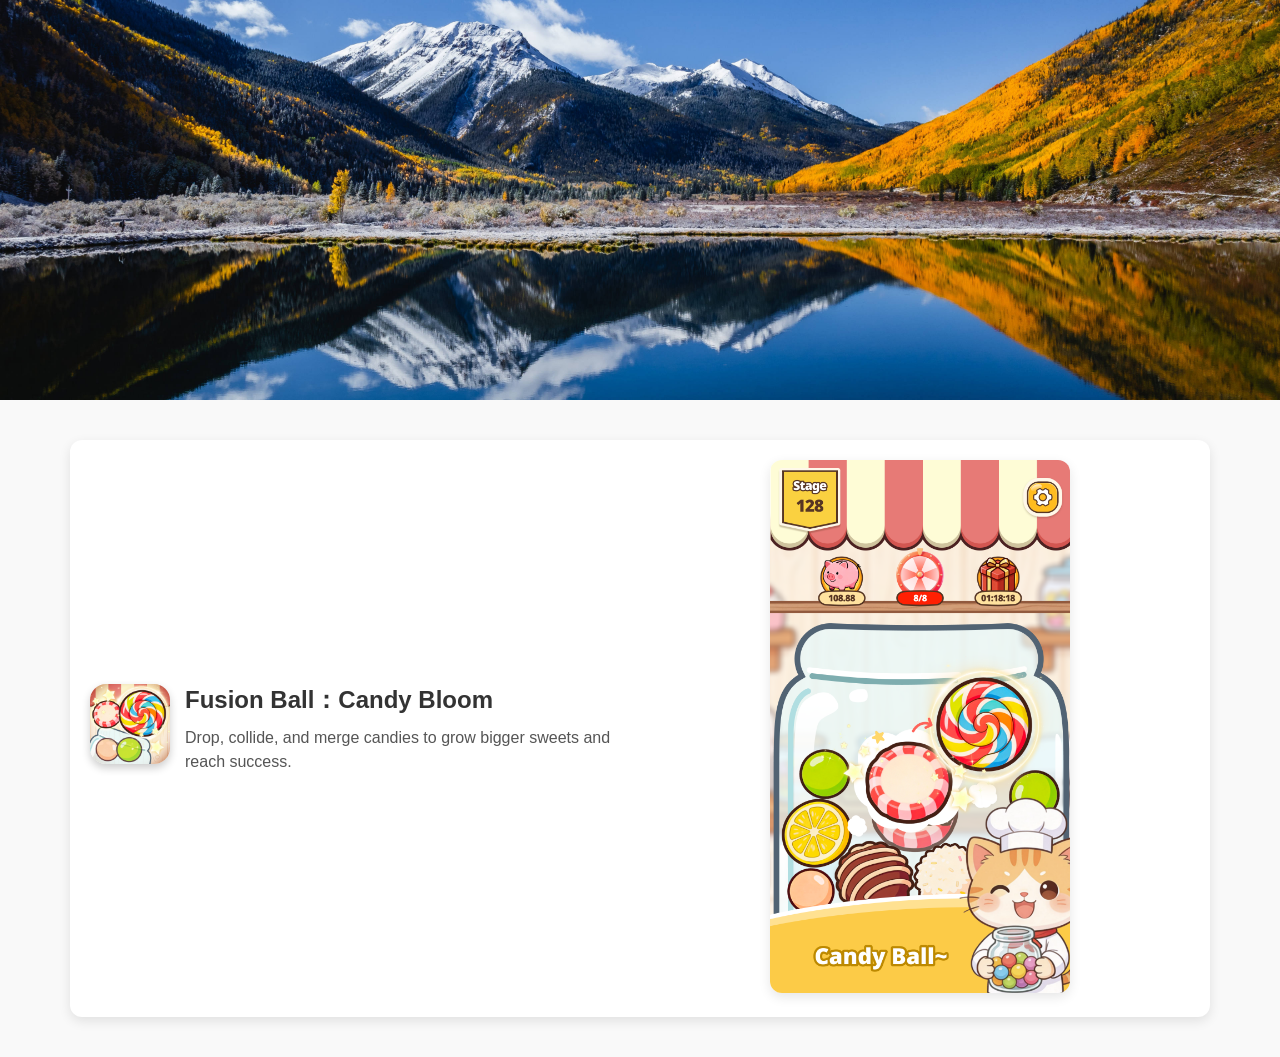
==== index.html @ cbdfbe84 "增加网站" ====
<!DOCTYPE html>
<html lang="zh-CN">
<head>
  <meta charset="UTF-8">
  <meta name="google-site-verification" content="7I29jCAnSsV0K-Er_10MD7PTQ8dsUyvGEMwiSNfvNeI" />
  <meta name="viewport" content="width=device-width, initial-scale=1.0">
  <style>
    body {
      margin: 0;
      padding: 0;
      font-family: Arial, sans-serif;
      background: #f9f9f9;
      color: #333;
    }

    /* 顶部宣传图 */
    .promo-banner {
      width: 100%;
      height: auto;
      max-height: 400px;
      object-fit: cover;
      display: block;
    }

    /* App 信息容器 */
    .app-section {
      max-width: 1100px;
      margin: 40px auto;
      padding: 20px;
      display: flex;
      align-items: center;
      gap: 20px;
      background: white;
      border-radius: 12px;
      box-shadow: 0 4px 12px rgba(0,0,0,0.1);
    }

    /* 左侧文字部分 */
    .app-info {
      flex: 1;
      display: flex;
      align-items: flex-start;
      gap: 15px;
    }

    .app-icon {
      width: 80px;
      height: 80px;
      border-radius: 16px;
      box-shadow: 0 4px 8px rgba(0,0,0,0.2);
      flex-shrink: 0;
    }

    .app-text h2 {
      margin: 0 0 10px;
      font-size: 1.5rem;
    }

    .app-text p {
      margin: 0;
      font-size: 1rem;
      color: #555;
      line-height: 1.5;
    }

    /* 右侧宣传图 */
    .app-promo {
      flex: 1;
      text-align: center;
    }

    .app-promo img {
      width: 300px;   /* 固定宽度 */
      max-width: 100%; /* 不超过容器 */
      height: auto;
      border-radius: 12px;
      box-shadow: 0 4px 12px rgba(0,0,0,0.1);
    }

    /* 手机端优化 */
    @media (max-width: 768px) {
      .app-section {
        flex-direction: column;
        text-align: center;
      }
      .app-info {
        justify-content: center;
      }
      .app-text h2 {
        font-size: 1.2rem;
      }
      .app-text p {
        font-size: 0.95rem;
      }
      .app-promo img {
        width: 100%; /* 手机端铺满 */
      }
    }
  </style>
</head>
<body>

  <!-- 顶部宣传图 -->
  <img src="images/pic.jpg" alt="宣传图" class="promo-banner">

  <!-- App 1 -->
  <div class="app-section">
    <div class="app-info">
      <img src="images/logo.png" alt="App1图标" class="app-icon">
      <div class="app-text">
        <h2>Fusion Ball：Candy Bloom</h2>
        <p>Drop, collide, and merge candies to grow bigger sweets and reach success.</p>
      </div>
    </div>
    <div class="app-promo">
      <img src="images/info.png" alt="App1宣传图">
    </div>
  </div>

</body>
</html>
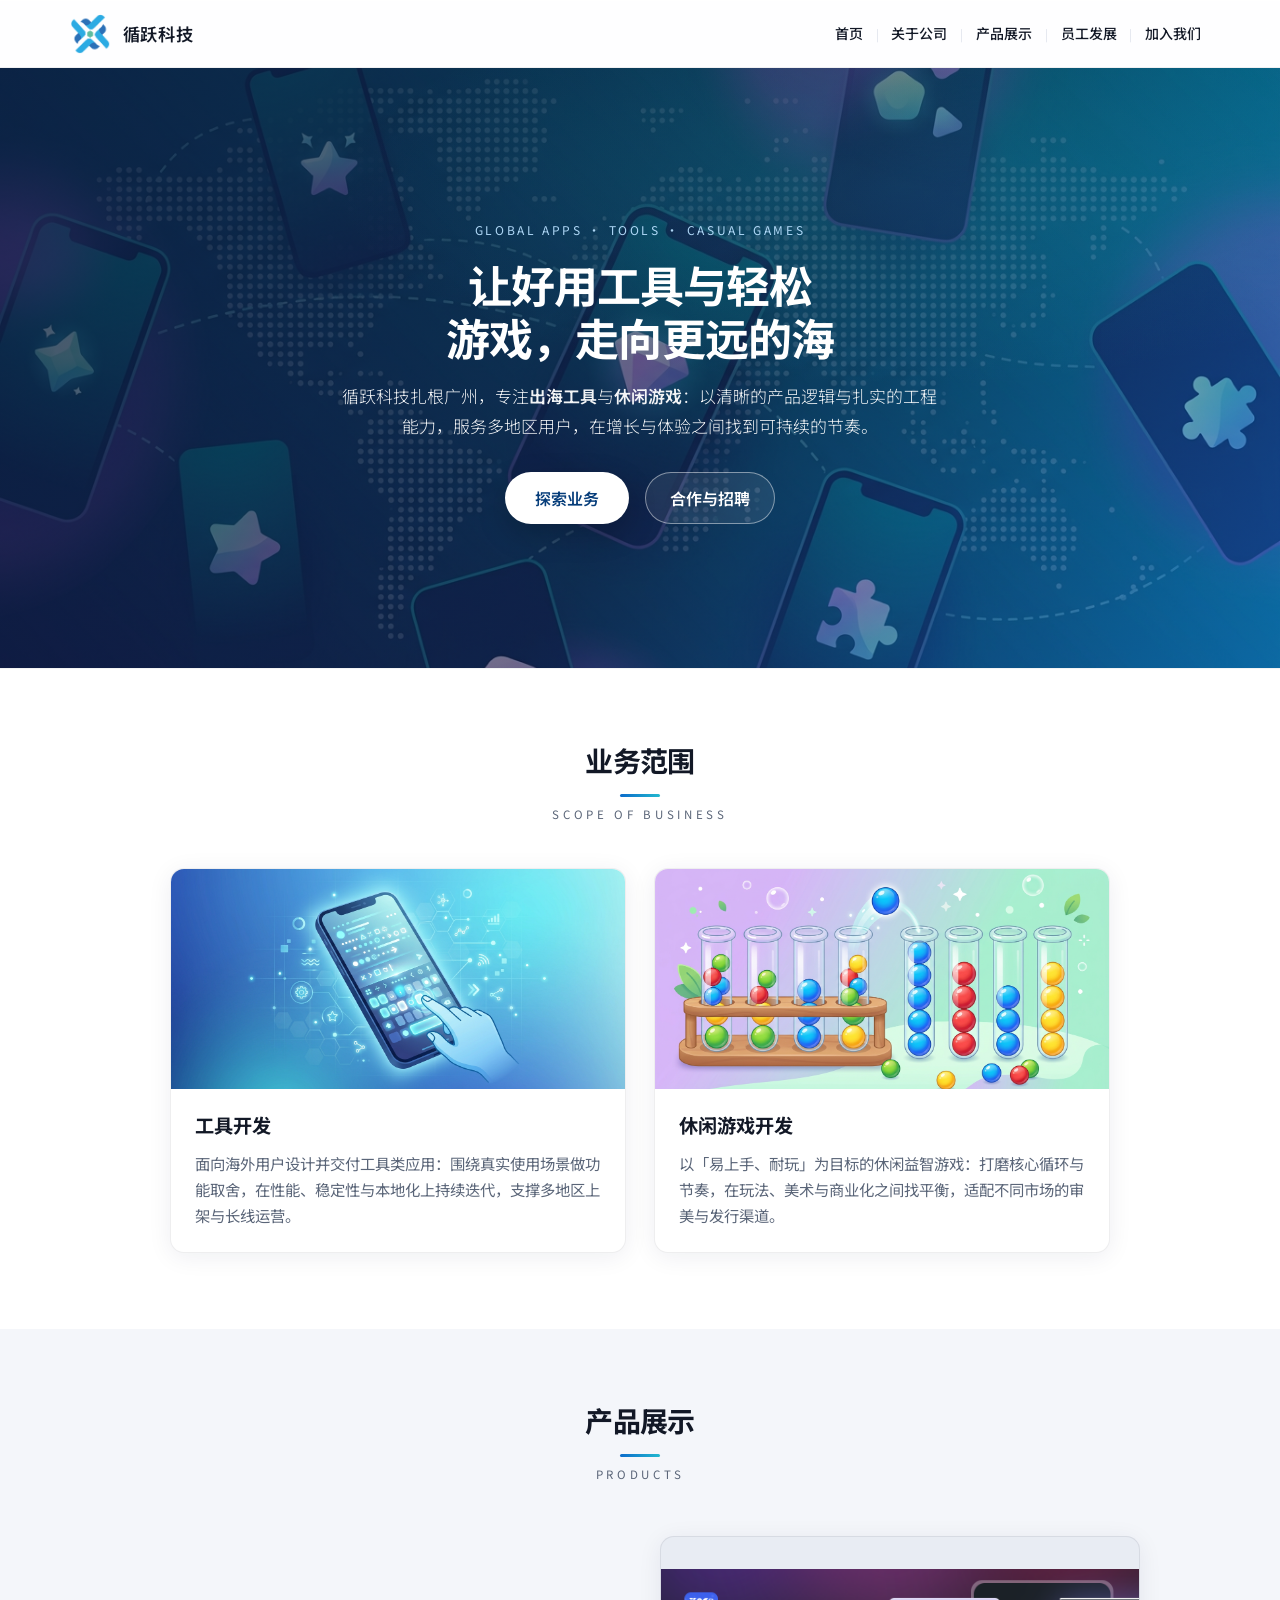
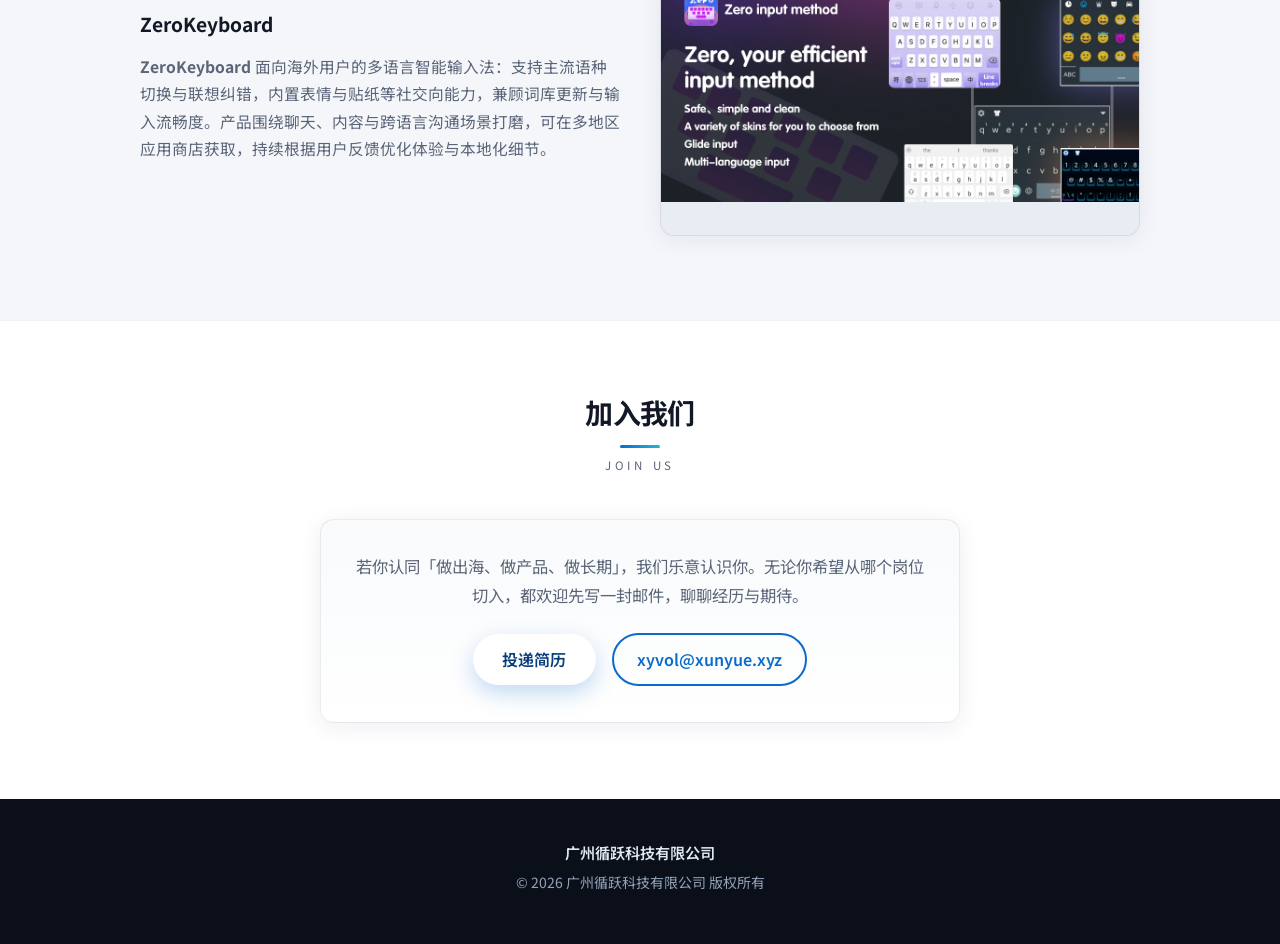
==== commit 0092a2be: "增加网站" ====
--- a/index.html
+++ b/index.html
@@ -1,121 +1,124 @@
 <!DOCTYPE html>
 <html lang="zh-CN">
 <head>
-  <meta charset="UTF-8">
-  <meta name="google-site-verification" content="7I29jCAnSsV0K-Er_10MD7PTQ8dsUyvGEMwiSNfvNeI" />
-  <meta name="viewport" content="width=device-width, initial-scale=1.0">
-  <style>
-    body {
-      margin: 0;
-      padding: 0;
-      font-family: Arial, sans-serif;
-      background: #f9f9f9;
-      color: #333;
-    }
-
-    /* 顶部宣传图 */
-    .promo-banner {
-      width: 100%;
-      height: auto;
-      max-height: 400px;
-      object-fit: cover;
-      display: block;
-    }
-
-    /* App 信息容器 */
-    .app-section {
-      max-width: 1100px;
-      margin: 40px auto;
-      padding: 20px;
-      display: flex;
-      align-items: center;
-      gap: 20px;
-      background: white;
-      border-radius: 12px;
-      box-shadow: 0 4px 12px rgba(0,0,0,0.1);
-    }
-
-    /* 左侧文字部分 */
-    .app-info {
-      flex: 1;
-      display: flex;
-      align-items: flex-start;
-      gap: 15px;
-    }
-
-    .app-icon {
-      width: 80px;
-      height: 80px;
-      border-radius: 16px;
-      box-shadow: 0 4px 8px rgba(0,0,0,0.2);
-      flex-shrink: 0;
-    }
-
-    .app-text h2 {
-      margin: 0 0 10px;
-      font-size: 1.5rem;
-    }
-
-    .app-text p {
-      margin: 0;
-      font-size: 1rem;
-      color: #555;
-      line-height: 1.5;
-    }
-
-    /* 右侧宣传图 */
-    .app-promo {
-      flex: 1;
-      text-align: center;
-    }
-
-    .app-promo img {
-      width: 300px;   /* 固定宽度 */
-      max-width: 100%; /* 不超过容器 */
-      height: auto;
-      border-radius: 12px;
-      box-shadow: 0 4px 12px rgba(0,0,0,0.1);
-    }
-
-    /* 手机端优化 */
-    @media (max-width: 768px) {
-      .app-section {
-        flex-direction: column;
-        text-align: center;
-      }
-      .app-info {
-        justify-content: center;
-      }
-      .app-text h2 {
-        font-size: 1.2rem;
-      }
-      .app-text p {
-        font-size: 0.95rem;
-      }
-      .app-promo img {
-        width: 100%; /* 手机端铺满 */
-      }
-    }
-  </style>
+  <meta charset="UTF-8" />
+  <meta name="viewport" content="width=device-width, initial-scale=1.0" />
+  <meta name="description" content="广州循跃科技有限公司，专注出海工具与休闲游戏，用产品连接全球用户。" />
+  <title>广州循跃科技有限公司 — 出海应用与游戏</title>
+  <link rel="preconnect" href="https://fonts.googleapis.com" />
+  <link rel="preconnect" href="https://fonts.gstatic.com" crossorigin />
+  <link href="https://fonts.googleapis.com/css2?family=Noto+Sans+SC:wght@300;400;500;600;700&display=swap" rel="stylesheet" />
+  <link rel="stylesheet" href="styles.css" />
 </head>
 <body>
+  <header class="site-header">
+    <div class="container header-inner">
+      <a href="index.html" class="logo" title="广州循跃科技有限公司">
+        <img src="images/logo.png" alt="" class="logo-img" />
+        <span class="logo-text">循跃科技</span>
+      </a>
+      <button type="button" class="nav-toggle" aria-label="打开菜单" aria-expanded="false">
+        <span></span><span></span><span></span>
+      </button>
+      <nav class="main-nav" aria-label="主导航">
+        <a href="#top">首页</a>
+        <span class="nav-sep">|</span>
+        <a href="about.html">关于公司</a>
+        <span class="nav-sep">|</span>
+        <a href="#products">产品展示</a>
+        <span class="nav-sep">|</span>
+        <a href="careers.html">员工发展</a>
+        <span class="nav-sep">|</span>
+        <a href="#join">加入我们</a>
+      </nav>
+    </div>
+  </header>
 
-  <!-- 顶部宣传图 -->
-  <img src="images/pic.jpg" alt="宣传图" class="promo-banner">
+  <main id="top">
+    <section class="hero">
+      <div class="hero-bg" role="img" aria-label="首屏背景示意配图"></div>
+      <div class="container hero-inner">
+        <div class="hero-content">
+          <p class="hero-tag">GLOBAL APPS · TOOLS · CASUAL GAMES</p>
+          <h1>让好用工具与轻松游戏，走向更远的海</h1>
+          <p class="hero-desc">循跃科技扎根广州，专注<strong>出海工具</strong>与<strong>休闲游戏</strong>：以清晰的产品逻辑与扎实的工程能力，服务多地区用户，在增长与体验之间找到可持续的节奏。</p>
+          <div class="hero-actions">
+            <a href="#scope" class="btn-primary">探索业务</a>
+            <a href="#join" class="btn-ghost">合作与招聘</a>
+          </div>
+        </div>
+      </div>
+    </section>
 
-  <!-- App 1 -->
-  <div class="app-section">
-    <div class="app-info">
-      <img src="images/logo.png" alt="App1图标" class="app-icon">
-      <div class="app-text">
-        <h2>Fusion Ball：Candy Bloom</h2>
-        <p>Drop, collide, and merge candies to grow bigger sweets and reach success.</p>
+    <section id="scope" class="section scope">
+      <div class="container">
+        <header class="section-head">
+          <h2>业务范围</h2>
+          <p class="section-en">SCOPE OF BUSINESS</p>
+        </header>
+        <div class="scope-grid scope-grid--two">
+          <article class="scope-card">
+            <div class="scope-card-visual">
+              <img src="images/scope/scope-tools.png" alt="工具开发：含 ZeroKeyboard 等应用示意" width="640" height="360" loading="lazy" />
+            </div>
+            <h3>工具开发</h3>
+            <p>面向海外用户设计并交付工具类应用：围绕真实使用场景做功能取舍，在性能、稳定性与本地化上持续迭代，支撑多地区上架与长线运营。</p>
+          </article>
+          <article class="scope-card">
+            <div class="scope-card-visual">
+              <img src="images/scope/scope-games.png" alt="休闲游戏开发：球排序类益智游戏示意" width="640" height="360" loading="lazy" />
+            </div>
+            <h3>休闲游戏开发</h3>
+            <p>以「易上手、耐玩」为目标的休闲益智游戏：打磨核心循环与节奏，在玩法、美术与商业化之间找平衡，适配不同市场的审美与发行渠道。</p>
+          </article>
+        </div>
       </div>
+    </section>
+
+    <section id="products" class="section section-products">
+      <div class="container">
+        <header class="section-head">
+          <h2>产品展示</h2>
+          <p class="section-en">PRODUCTS</p>
+        </header>
+        <div class="product-showcase-list">
+          <article class="product-showcase-block">
+            <div class="product-showcase-text">
+              <h3>ZeroKeyboard</h3>
+              <p><strong>ZeroKeyboard</strong> 面向海外用户的多语言智能输入法：支持主流语种切换与联想纠错，内置表情与贴纸等社交向能力，兼顾词库更新与输入流畅度。产品围绕聊天、内容与跨语言沟通场景打磨，可在多地区应用商店获取，持续根据用户反馈优化体验与本地化细节。</p>
+            </div>
+            <div class="product-showcase-media">
+              <img src="images/products/slide-01.png" alt="ZeroKeyboard 产品示意" loading="lazy" decoding="async" />
+            </div>
+          </article>
+        </div>
+      </div>
+    </section>
+
+    <section id="join" class="section section-join">
+      <div class="container narrow">
+        <header class="section-head">
+          <h2>加入我们</h2>
+          <p class="section-en">JOIN US</p>
+        </header>
+        <div class="join-panel">
+          <p class="join-lead">若你认同「做出海、做产品、做长期」，我们乐意认识你。无论你希望从哪个岗位切入，都欢迎先写一封邮件，聊聊经历与期待。</p>
+          <div class="join-actions">
+            <a href="mailto:xyvol@xunyue.xyz" class="btn-primary">投递简历</a>
+            <a href="mailto:xyvol@xunyue.xyz" class="btn-outline">xyvol@xunyue.xyz</a>
+          </div>
+        </div>
+      </div>
+    </section>
+  </main>
+
+  <footer class="site-footer">
+    <div class="container footer-inner">
+      <p class="footer-brand">广州循跃科技有限公司</p>
+      <p class="copyright">© <span id="year"></span> 广州循跃科技有限公司 版权所有</p>
     </div>
-    <div class="app-promo">
-      <img src="images/info.png" alt="App1宣传图">
-    </div>
-  </div>
+  </footer>
 
+  <script src="main.js"></script>
 </body>
 </html>
--- a/styles.css
+++ b/styles.css
@@ -0,0 +1,859 @@
+:root {
+  --color-bg: #f4f6fa;
+  --color-surface: #ffffff;
+  --color-text: #121826;
+  --color-muted: #5a6578;
+  --color-accent: #0b6bcb;
+  --color-accent-hover: #0958ad;
+  --color-accent-dark: #063d7a;
+  --color-accent-soft: rgba(11, 107, 203, 0.1);
+  --color-hero-overlay: rgba(8, 28, 58, 0.78);
+  --header-h: 68px;
+  --radius: 14px;
+  --radius-sm: 10px;
+  --shadow: 0 4px 24px rgba(15, 35, 71, 0.07);
+  --shadow-lg: 0 20px 50px rgba(15, 35, 71, 0.12);
+  --font: "Noto Sans SC", -apple-system, BlinkMacSystemFont, "Segoe UI", sans-serif;
+}
+
+*,
+*::before,
+*::after {
+  box-sizing: border-box;
+}
+
+html {
+  scroll-behavior: smooth;
+}
+
+body {
+  margin: 0;
+  font-family: var(--font);
+  font-size: 16px;
+  line-height: 1.65;
+  color: var(--color-text);
+  background: var(--color-bg);
+}
+
+a {
+  color: var(--color-accent);
+  text-decoration: none;
+}
+
+a:hover {
+  text-decoration: underline;
+}
+
+.container {
+  width: min(1140px, 100% - 40px);
+  margin-inline: auto;
+}
+
+.container.narrow {
+  width: min(640px, 100% - 40px);
+}
+
+#scope,
+#products,
+#join {
+  scroll-margin-top: calc(var(--header-h) + 20px);
+}
+
+/* Header */
+.site-header {
+  position: sticky;
+  top: 0;
+  z-index: 100;
+  height: var(--header-h);
+  background: rgba(255, 255, 255, 0.88);
+  backdrop-filter: blur(14px);
+  border-bottom: 1px solid rgba(18, 24, 38, 0.06);
+  box-shadow: 0 1px 0 rgba(255, 255, 255, 0.8) inset;
+}
+
+.header-inner {
+  height: var(--header-h);
+  display: flex;
+  align-items: center;
+  justify-content: space-between;
+  gap: 1rem;
+}
+
+.logo {
+  display: flex;
+  align-items: center;
+  gap: 12px;
+  color: var(--color-text);
+  font-weight: 600;
+  text-decoration: none;
+  flex-shrink: 0;
+  min-width: 0;
+}
+
+.logo:hover {
+  text-decoration: none;
+  color: var(--color-accent);
+}
+
+.logo-img {
+  height: 40px;
+  width: auto;
+  max-width: min(200px, 45vw);
+  display: block;
+  flex-shrink: 0;
+  object-fit: contain;
+}
+
+.logo-mark {
+  width: 38px;
+  height: 38px;
+  flex-shrink: 0;
+  border-radius: 11px;
+  background: linear-gradient(145deg, #0b6bcb 0%, #22b8cf 100%);
+  box-shadow: 0 6px 18px rgba(11, 107, 203, 0.35);
+}
+
+.logo-text {
+  font-size: 1.08rem;
+  letter-spacing: 0.04em;
+  white-space: nowrap;
+}
+
+.main-nav {
+  display: flex;
+  flex-wrap: wrap;
+  align-items: center;
+  justify-content: flex-end;
+  gap: 0.1rem 0.25rem;
+  font-size: 0.875rem;
+}
+
+.main-nav a {
+  color: var(--color-text);
+  padding: 0.4rem 0.55rem;
+  border-radius: 8px;
+  text-decoration: none;
+  font-weight: 500;
+}
+
+.main-nav a:hover {
+  color: var(--color-accent);
+  background: var(--color-accent-soft);
+  text-decoration: none;
+}
+
+.nav-sep {
+  color: #d1d8e4;
+  user-select: none;
+  font-weight: 300;
+  font-size: 0.75rem;
+}
+
+.nav-toggle {
+  display: none;
+  flex-direction: column;
+  justify-content: center;
+  gap: 5px;
+  width: 44px;
+  height: 44px;
+  padding: 0;
+  border: none;
+  background: transparent;
+  cursor: pointer;
+}
+
+.nav-toggle span {
+  display: block;
+  height: 2px;
+  width: 22px;
+  background: var(--color-text);
+  margin-inline: auto;
+  transition: transform 0.2s, opacity 0.2s;
+  border-radius: 1px;
+}
+
+.site-header.nav-open .nav-toggle span:nth-child(1) {
+  transform: translateY(7px) rotate(45deg);
+}
+
+.site-header.nav-open .nav-toggle span:nth-child(2) {
+  opacity: 0;
+}
+
+.site-header.nav-open .nav-toggle span:nth-child(3) {
+  transform: translateY(-7px) rotate(-45deg);
+}
+
+/* Hero */
+.hero {
+  position: relative;
+  min-height: min(78vh, 600px);
+  display: flex;
+  align-items: center;
+  color: #fff;
+  overflow: hidden;
+}
+
+.hero-bg {
+  position: absolute;
+  inset: 0;
+  background-color: #071a33;
+  background-image:
+    linear-gradient(125deg, var(--color-hero-overlay) 0%, rgba(8, 28, 58, 0.55) 55%, rgba(11, 107, 203, 0.45) 100%),
+    url("images/hero-banner.png");
+  background-size: cover;
+  background-position: center;
+}
+
+.hero-bg::after {
+  content: "";
+  position: absolute;
+  inset: 0;
+  background: radial-gradient(ellipse 80% 60% at 70% 20%, rgba(34, 184, 207, 0.15), transparent 55%);
+  pointer-events: none;
+}
+
+.hero-inner {
+  position: relative;
+  z-index: 1;
+  width: 100%;
+  display: flex;
+  justify-content: center;
+  align-items: center;
+  text-align: center;
+}
+
+.hero-content {
+  padding-block: 4.75rem 4.25rem;
+  max-width: 44rem;
+  margin-inline: auto;
+  text-align: center;
+}
+
+.hero-tag {
+  letter-spacing: 0.22em;
+  font-size: 0.75rem;
+  text-transform: uppercase;
+  opacity: 0.95;
+  margin: 0 0 1.1rem;
+  color: #b8e0ff;
+}
+
+.hero h1 {
+  margin: 0 0 1.1rem;
+  font-size: clamp(1.9rem, 4.5vw, 2.75rem);
+  font-weight: 700;
+  line-height: 1.2;
+  letter-spacing: -0.02em;
+  text-wrap: balance;
+}
+
+.hero-desc {
+  margin: 0 auto 2rem;
+  max-width: 36em;
+  opacity: 0.95;
+  font-weight: 300;
+  font-size: 1.06rem;
+  line-height: 1.75;
+  text-wrap: pretty;
+}
+
+.hero-content strong {
+  color: #fff;
+  font-weight: 600;
+}
+
+.hero-actions {
+  display: flex;
+  flex-wrap: wrap;
+  gap: 0.75rem 1rem;
+  align-items: center;
+  justify-content: center;
+}
+
+.btn-primary {
+  display: inline-block;
+  padding: 0.78rem 1.85rem;
+  background: #fff;
+  color: var(--color-accent-dark);
+  font-weight: 600;
+  border-radius: 999px;
+  text-decoration: none;
+  box-shadow: 0 10px 30px rgba(0, 0, 0, 0.18);
+  transition: transform 0.15s, box-shadow 0.15s, background 0.15s;
+}
+
+.btn-primary:hover {
+  text-decoration: none;
+  transform: translateY(-2px);
+  box-shadow: 0 14px 36px rgba(0, 0, 0, 0.2);
+  background: #f0f7ff;
+}
+
+.btn-ghost {
+  display: inline-block;
+  padding: 0.72rem 1.5rem;
+  color: #fff;
+  font-weight: 600;
+  border-radius: 999px;
+  text-decoration: none;
+  border: 1px solid rgba(255, 255, 255, 0.45);
+  background: rgba(255, 255, 255, 0.08);
+  transition: background 0.15s, border-color 0.15s;
+}
+
+.btn-ghost:hover {
+  text-decoration: none;
+  background: rgba(255, 255, 255, 0.16);
+  border-color: rgba(255, 255, 255, 0.65);
+}
+
+.btn-outline {
+  display: inline-block;
+  padding: 0.68rem 1.45rem;
+  border: 2px solid var(--color-accent);
+  color: var(--color-accent);
+  font-weight: 600;
+  border-radius: 999px;
+  text-decoration: none;
+  transition: background 0.15s, color 0.15s;
+}
+
+.btn-outline:hover {
+  background: var(--color-accent);
+  color: #fff;
+  text-decoration: none;
+}
+
+/* Sections */
+.section {
+  padding-block: 4.25rem 4.75rem;
+}
+
+.section-head {
+  text-align: center;
+  margin-bottom: 2.75rem;
+}
+
+.section-head h1,
+.section-head h2 {
+  margin: 0 0 0.5rem;
+  font-size: 1.75rem;
+  font-weight: 700;
+  letter-spacing: -0.02em;
+  position: relative;
+  display: inline-block;
+}
+
+.section-head h1::after,
+.section-head h2::after {
+  content: "";
+  display: block;
+  width: 40px;
+  height: 3px;
+  margin: 0.65rem auto 0;
+  border-radius: 2px;
+  background: linear-gradient(90deg, var(--color-accent), #22b8cf);
+}
+
+.section-en {
+  margin: 0;
+  font-size: 0.72rem;
+  letter-spacing: 0.32em;
+  color: var(--color-muted);
+  text-transform: uppercase;
+}
+
+.section-head--light h2,
+.section-head--light .section-en {
+  color: #fff;
+}
+
+.section-head--light .section-en {
+  opacity: 0.88;
+}
+
+.section-head--light h1::after,
+.section-head--light h2::after {
+  background: linear-gradient(90deg, #7dd3fc, #a5f3fc);
+}
+
+/* Scope */
+.scope {
+  background: var(--color-surface);
+  border-top: 1px solid rgba(18, 24, 38, 0.05);
+}
+
+.scope-grid {
+  display: grid;
+  grid-template-columns: repeat(2, 1fr);
+  gap: 1.75rem;
+}
+
+.scope-grid--two {
+  max-width: 940px;
+  margin-inline: auto;
+}
+
+.scope-card {
+  padding: 0;
+  border-radius: var(--radius);
+  border: 1px solid rgba(18, 24, 38, 0.07);
+  background: var(--color-surface);
+  box-shadow: var(--shadow);
+  transition: transform 0.22s ease, box-shadow 0.22s ease;
+  overflow: hidden;
+}
+
+.scope-card:hover {
+  transform: translateY(-6px);
+  box-shadow: var(--shadow-lg);
+}
+
+.scope-card-visual {
+  margin: 0;
+  overflow: hidden;
+  background: #e8ecf3;
+}
+
+.scope-card-visual img {
+  display: block;
+  width: 100%;
+  height: 220px;
+  object-fit: cover;
+  transition: transform 0.35s ease;
+}
+
+.scope-card:hover .scope-card-visual img {
+  transform: scale(1.04);
+}
+
+.scope-card h3 {
+  margin: 0;
+  padding: 1.35rem 1.5rem 0.5rem;
+  font-size: 1.2rem;
+}
+
+.scope-card p {
+  margin: 0;
+  padding: 0 1.5rem 1.5rem;
+  font-size: 0.96rem;
+  color: var(--color-muted);
+  line-height: 1.7;
+}
+
+/* About */
+.about {
+  background: linear-gradient(155deg, #061a33 0%, #0c2d5c 42%, #0b6bcb 108%);
+  color: #e8eef7;
+  position: relative;
+  overflow: hidden;
+}
+
+.about::before {
+  content: "";
+  position: absolute;
+  top: -30%;
+  right: -15%;
+  width: 55%;
+  height: 80%;
+  background: radial-gradient(circle, rgba(34, 184, 207, 0.12), transparent 70%);
+  pointer-events: none;
+}
+
+.about-layout {
+  position: relative;
+  z-index: 1;
+}
+
+.about-body {
+  max-width: 700px;
+  margin-inline: auto;
+  text-align: center;
+}
+
+.about-company-name {
+  margin: 0 0 0.35rem;
+  font-size: clamp(1.2rem, 2.5vw, 1.45rem);
+  color: #fff;
+  font-weight: 600;
+}
+
+.about-founded {
+  margin: 0 0 1.35rem;
+  font-size: 0.94rem;
+  color: rgba(255, 255, 255, 0.86);
+  letter-spacing: 0.04em;
+}
+
+.about-body p {
+  margin: 0 0 1.05rem;
+  color: rgba(232, 238, 247, 0.9);
+  font-weight: 300;
+}
+
+.about-body p:last-child {
+  margin-bottom: 0;
+}
+
+.about-body strong {
+  color: #fff;
+  font-weight: 600;
+}
+
+/* 内页：关于我们（与首页区块同一套浅色体系） */
+.about-page {
+  background: var(--color-bg);
+}
+
+.page-main {
+  min-height: 50vh;
+}
+
+.about-page-main {
+  flex: 1;
+}
+
+.about-page-panel {
+  background: var(--color-surface);
+  border-top: 1px solid rgba(18, 24, 38, 0.05);
+  border-bottom: 1px solid rgba(18, 24, 38, 0.06);
+  padding-block: 3.5rem 4.5rem;
+  box-shadow: 0 1px 0 rgba(255, 255, 255, 0.8) inset;
+}
+
+.about-page-container {
+  max-width: 720px;
+  margin-inline: auto;
+}
+
+.about-page-panel .section-head {
+  margin-bottom: 2rem;
+}
+
+.about-page-intro {
+  padding: 1.75rem 1.5rem 2rem;
+  border-radius: var(--radius);
+  background: var(--color-bg);
+  border: 1px solid rgba(18, 24, 38, 0.06);
+}
+
+.about-page-intro p {
+  margin: 0;
+  font-size: 1.02rem;
+  line-height: 1.85;
+  font-weight: 400;
+  color: #5f6b7c;
+  text-align: justify;
+  text-justify: inter-ideograph;
+}
+
+.about-page-intro strong {
+  font-weight: 600;
+  color: #4a5568;
+}
+
+.main-nav a[aria-current="page"] {
+  color: var(--color-accent);
+  background: var(--color-accent-soft);
+}
+
+/* 员工发展页 */
+.careers-page {
+  background: var(--color-bg);
+}
+
+.careers-page-panel {
+  background: var(--color-surface);
+  border-top: 1px solid rgba(18, 24, 38, 0.05);
+  border-bottom: 1px solid rgba(18, 24, 38, 0.06);
+  padding-block: 3.5rem 4.5rem;
+  box-shadow: 0 1px 0 rgba(255, 255, 255, 0.8) inset;
+}
+
+.careers-page-container {
+  max-width: 720px;
+  margin-inline: auto;
+}
+
+.careers-prose {
+  text-align: left;
+}
+
+.careers-prose-block {
+  margin-top: 1.75rem;
+  padding-top: 1.5rem;
+  border-top: 1px solid rgba(18, 24, 38, 0.08);
+}
+
+.careers-prose-block:first-of-type {
+  margin-top: 1.5rem;
+  padding-top: 0;
+  border-top: none;
+}
+
+.careers-prose-block h2 {
+  margin: 0 0 0.65rem;
+  font-size: 1.12rem;
+  font-weight: 700;
+  color: var(--color-text);
+  letter-spacing: -0.01em;
+}
+
+.careers-prose-block p {
+  margin: 0;
+  font-size: 0.98rem;
+  line-height: 1.8;
+  color: var(--color-muted);
+}
+
+/* 产品展示 — 图文分条纵向排列 */
+.section-products {
+  background: var(--color-bg);
+}
+
+.product-showcase-list {
+  margin-top: 2.25rem;
+  display: flex;
+  flex-direction: column;
+  gap: 0;
+  max-width: 1000px;
+  margin-inline: auto;
+}
+
+.product-showcase-block {
+  display: grid;
+  grid-template-columns: 1fr 1fr;
+  gap: 2rem 2.5rem;
+  align-items: center;
+  padding: 2.25rem 0;
+  border-bottom: 1px solid rgba(18, 24, 38, 0.08);
+}
+
+.product-showcase-block:first-child {
+  padding-top: 0.5rem;
+}
+
+.product-showcase-block:last-child {
+  border-bottom: none;
+  padding-bottom: 0.5rem;
+}
+
+.product-showcase-block--reverse .product-showcase-text {
+  order: 2;
+}
+
+.product-showcase-block--reverse .product-showcase-media {
+  order: 1;
+}
+
+.product-showcase-text h3 {
+  margin: 0 0 0.75rem;
+  font-size: 1.2rem;
+  font-weight: 700;
+  color: var(--color-text);
+}
+
+.product-showcase-text p {
+  margin: 0;
+  font-size: 0.98rem;
+  line-height: 1.75;
+  color: var(--color-muted);
+}
+
+.product-showcase-media {
+  border-radius: var(--radius);
+  overflow: hidden;
+  border: 1px solid rgba(18, 24, 38, 0.08);
+  background: #e8ecf3;
+  box-shadow: var(--shadow);
+  aspect-ratio: 16 / 10;
+  display: flex;
+  align-items: center;
+  justify-content: center;
+}
+
+.product-showcase-media img {
+  display: block;
+  max-width: 100%;
+  max-height: 100%;
+  width: auto;
+  height: auto;
+  object-fit: contain;
+  object-position: center;
+}
+
+@media (max-width: 768px) {
+  .product-showcase-block,
+  .product-showcase-block--reverse {
+    grid-template-columns: 1fr;
+    gap: 1.25rem;
+    padding: 1.75rem 0;
+  }
+
+  .product-showcase-block--reverse .product-showcase-text,
+  .product-showcase-block--reverse .product-showcase-media {
+    order: unset;
+  }
+}
+
+/* Join */
+.section-join {
+  background: var(--color-surface);
+  border-top: 1px solid rgba(18, 24, 38, 0.06);
+}
+
+.join-panel {
+  margin-top: 0.5rem;
+  padding: 2rem 1.75rem 2.25rem;
+  background: linear-gradient(180deg, #f8fafc 0%, #fff 100%);
+  border-radius: var(--radius);
+  border: 1px solid rgba(18, 24, 38, 0.08);
+  box-shadow: var(--shadow);
+  text-align: center;
+}
+
+.join-lead {
+  margin: 0 0 1.5rem;
+  color: var(--color-muted);
+  font-size: 1.02rem;
+  line-height: 1.75;
+}
+
+.join-actions {
+  display: flex;
+  flex-wrap: wrap;
+  gap: 0.75rem 1rem;
+  justify-content: center;
+  align-items: center;
+}
+
+.join-actions .btn-primary {
+  box-shadow: 0 8px 22px rgba(11, 107, 203, 0.25);
+}
+
+.lead {
+  margin: 0;
+  text-align: center;
+  color: var(--color-muted);
+  font-size: 1.02rem;
+  line-height: 1.75;
+}
+
+.lead--wide {
+  max-width: 680px;
+  margin-inline: auto;
+}
+
+.lead code {
+  font-size: 0.86em;
+  padding: 0.12em 0.4em;
+  background: var(--color-accent-soft);
+  border-radius: 5px;
+  color: var(--color-accent-dark);
+}
+
+/* Footer */
+.site-footer {
+  padding: 2.25rem 0 2.75rem;
+  background: #0a0f1a;
+  color: #94a3b8;
+  font-size: 0.875rem;
+  text-align: center;
+}
+
+.footer-brand {
+  margin: 0 0 0.5rem;
+  color: #e2e8f0;
+  font-weight: 600;
+  font-size: 0.95rem;
+}
+
+.footer-inner p {
+  margin: 0.35rem 0;
+}
+
+.site-footer a {
+  color: #cbd5e1;
+}
+
+.site-footer a:hover {
+  color: #fff;
+}
+
+/* 关于页等：浅色页脚（须写在 .site-footer 之后，避免被深色覆盖） */
+.site-footer.site-footer--slim {
+  padding: 1.25rem 0 1.5rem;
+  background: var(--color-bg);
+  color: #7a8798;
+  font-size: 0.8125rem;
+  border-top: 1px solid rgba(18, 24, 38, 0.06);
+}
+
+.site-footer.site-footer--slim .footer-inner p {
+  margin: 0;
+}
+
+.site-footer.site-footer--slim .copyright {
+  margin: 0;
+  color: #7a8798;
+  font-size: inherit;
+}
+
+.site-footer.site-footer--slim a {
+  color: #7a8798;
+}
+
+.site-footer.site-footer--slim a:hover {
+  color: var(--color-accent);
+}
+
+/* Mobile */
+@media (max-width: 900px) {
+  .scope-grid {
+    grid-template-columns: 1fr;
+  }
+}
+
+@media (max-width: 768px) {
+  .nav-toggle {
+    display: flex;
+  }
+
+  .main-nav {
+    position: fixed;
+    top: var(--header-h);
+    left: 0;
+    right: 0;
+    flex-direction: column;
+    align-items: stretch;
+    padding: 0.75rem 1.25rem 1.25rem;
+    background: rgba(255, 255, 255, 0.97);
+    backdrop-filter: blur(14px);
+    border-bottom: 1px solid rgba(18, 24, 38, 0.08);
+    gap: 0;
+    max-height: 0;
+    overflow: hidden;
+    opacity: 0;
+    transition: max-height 0.32s ease, opacity 0.25s ease;
+    box-shadow: 0 12px 40px rgba(15, 35, 71, 0.08);
+  }
+
+  .site-header.nav-open .main-nav {
+    max-height: 380px;
+    opacity: 1;
+  }
+
+  .main-nav a {
+    padding: 0.8rem 0.5rem;
+    border-radius: 8px;
+  }
+
+  .nav-sep {
+    display: none;
+  }
+
+  .hero-content {
+    padding-block: 3.5rem 3rem;
+  }
+}
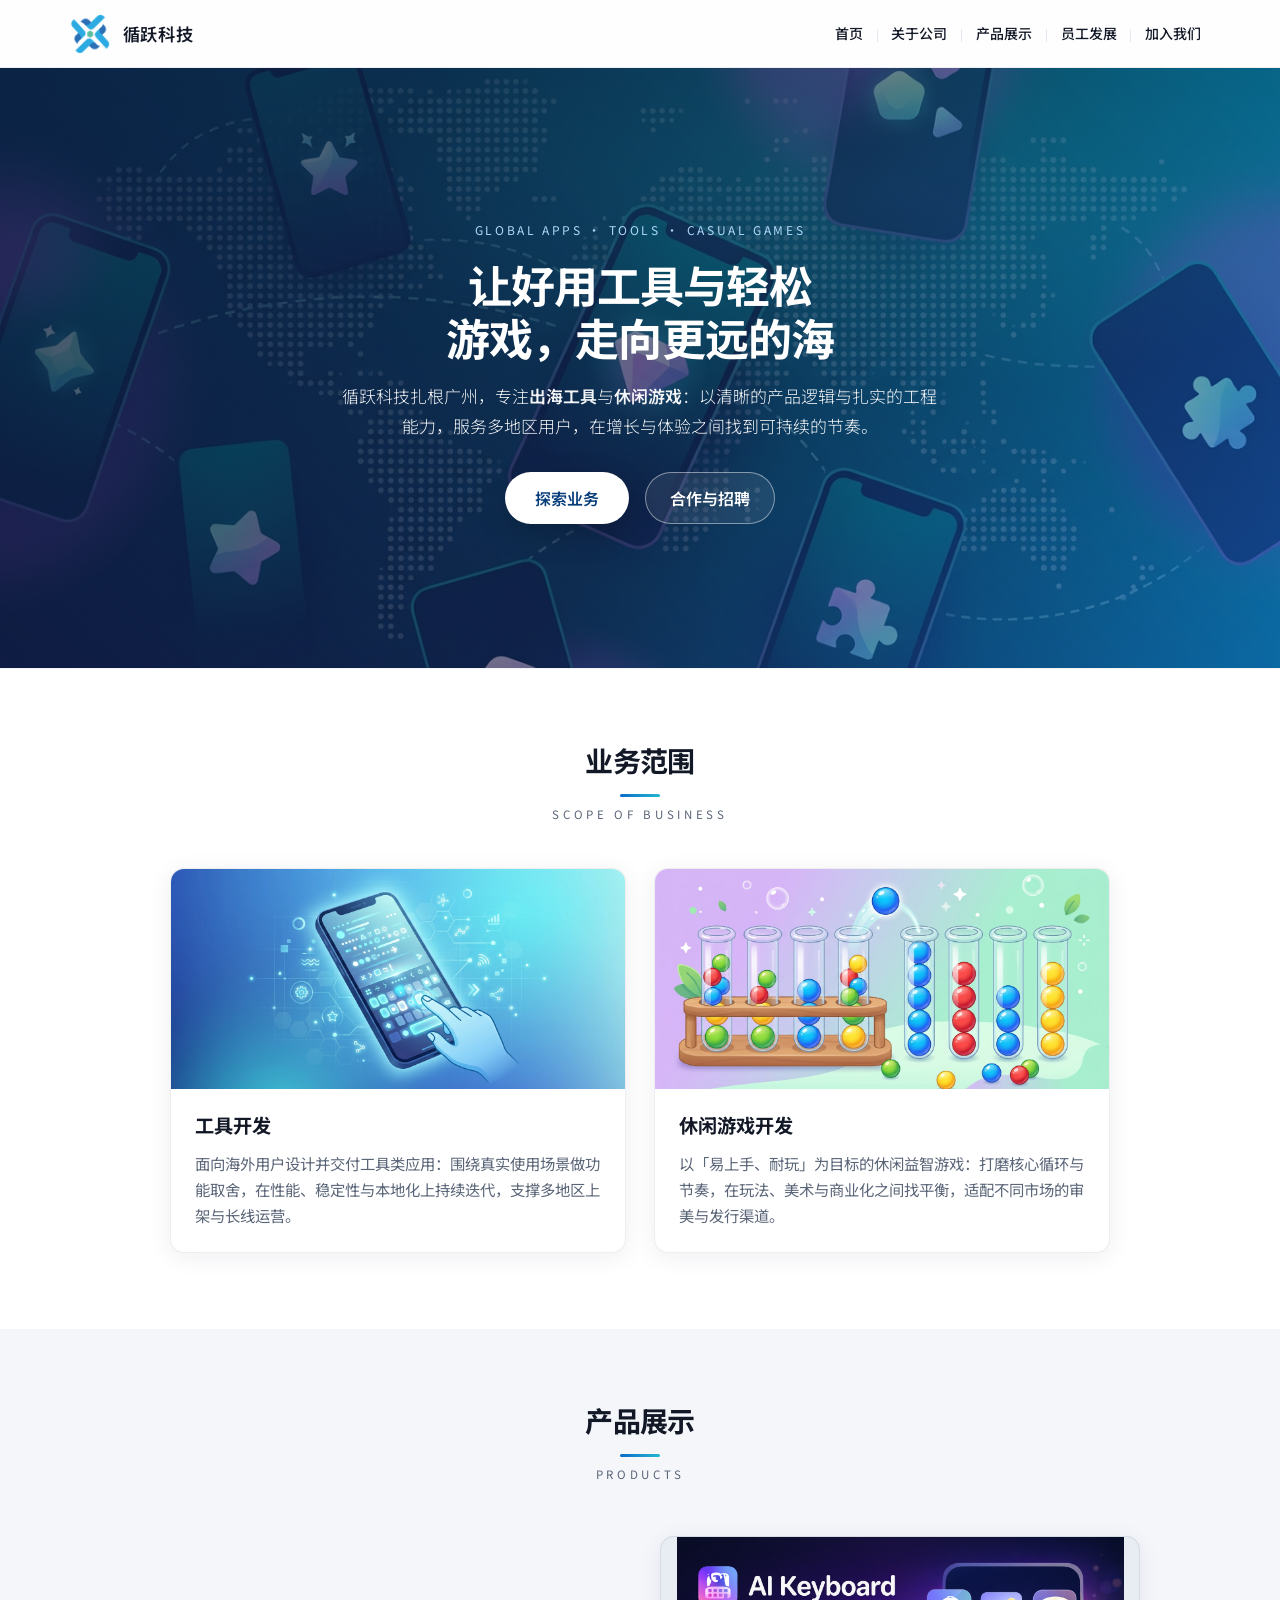
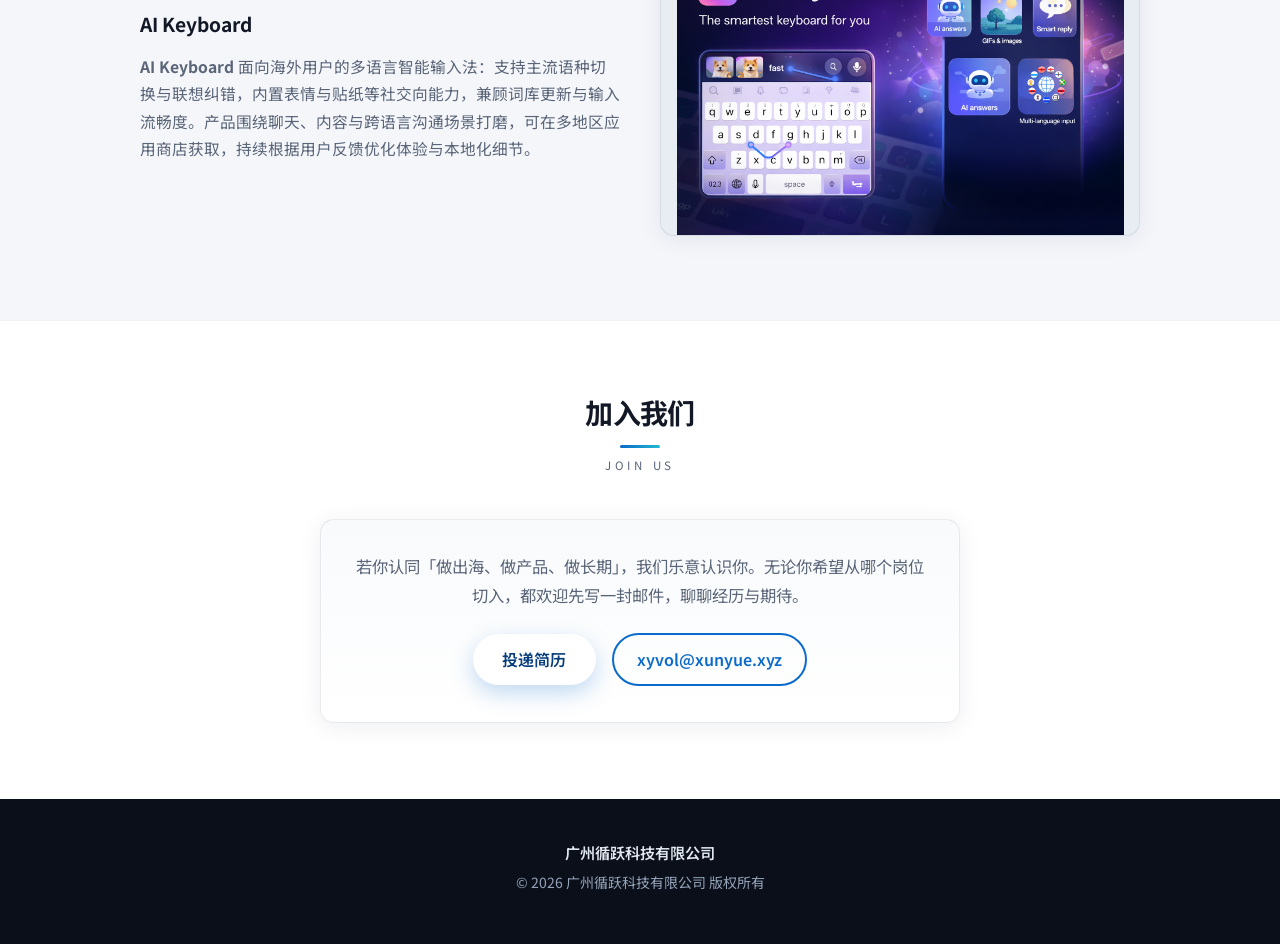
==== commit d1bc9841: "替换图片" ====
--- a/index.html
+++ b/index.html
@@ -3,6 +3,7 @@
 <head>
   <meta charset="UTF-8" />
   <meta name="viewport" content="width=device-width, initial-scale=1.0" />
+  <meta name="google-site-verification" content="hp3A4Hl2GhD87r_ZLJ-ekhgpugOV38Gpiei-d_MAg3k" />
   <meta name="description" content="广州循跃科技有限公司，专注出海工具与休闲游戏，用产品连接全球用户。" />
   <title>广州循跃科技有限公司 — 出海应用与游戏</title>
   <link rel="preconnect" href="https://fonts.googleapis.com" />
@@ -59,7 +60,7 @@
         <div class="scope-grid scope-grid--two">
           <article class="scope-card">
             <div class="scope-card-visual">
-              <img src="images/scope/scope-tools.png" alt="工具开发：含 ZeroKeyboard 等应用示意" width="640" height="360" loading="lazy" />
+              <img src="images/scope/scope-tools.png" alt="工具开发：含 AI Keyboard 等应用示意" width="640" height="360" loading="lazy" />
             </div>
             <h3>工具开发</h3>
             <p>面向海外用户设计并交付工具类应用：围绕真实使用场景做功能取舍，在性能、稳定性与本地化上持续迭代，支撑多地区上架与长线运营。</p>
@@ -84,11 +85,11 @@
         <div class="product-showcase-list">
           <article class="product-showcase-block">
             <div class="product-showcase-text">
-              <h3>ZeroKeyboard</h3>
-              <p><strong>ZeroKeyboard</strong> 面向海外用户的多语言智能输入法：支持主流语种切换与联想纠错，内置表情与贴纸等社交向能力，兼顾词库更新与输入流畅度。产品围绕聊天、内容与跨语言沟通场景打磨，可在多地区应用商店获取，持续根据用户反馈优化体验与本地化细节。</p>
+              <h3>AI Keyboard</h3>
+              <p><strong>AI Keyboard</strong> 面向海外用户的多语言智能输入法：支持主流语种切换与联想纠错，内置表情与贴纸等社交向能力，兼顾词库更新与输入流畅度。产品围绕聊天、内容与跨语言沟通场景打磨，可在多地区应用商店获取，持续根据用户反馈优化体验与本地化细节。</p>
             </div>
             <div class="product-showcase-media">
-              <img src="images/products/slide-01.png" alt="ZeroKeyboard 产品示意" loading="lazy" decoding="async" />
+              <img src="images/products/slide-01.png" alt="AI Keyboard 产品示意" loading="lazy" decoding="async" />
             </div>
           </article>
         </div>
